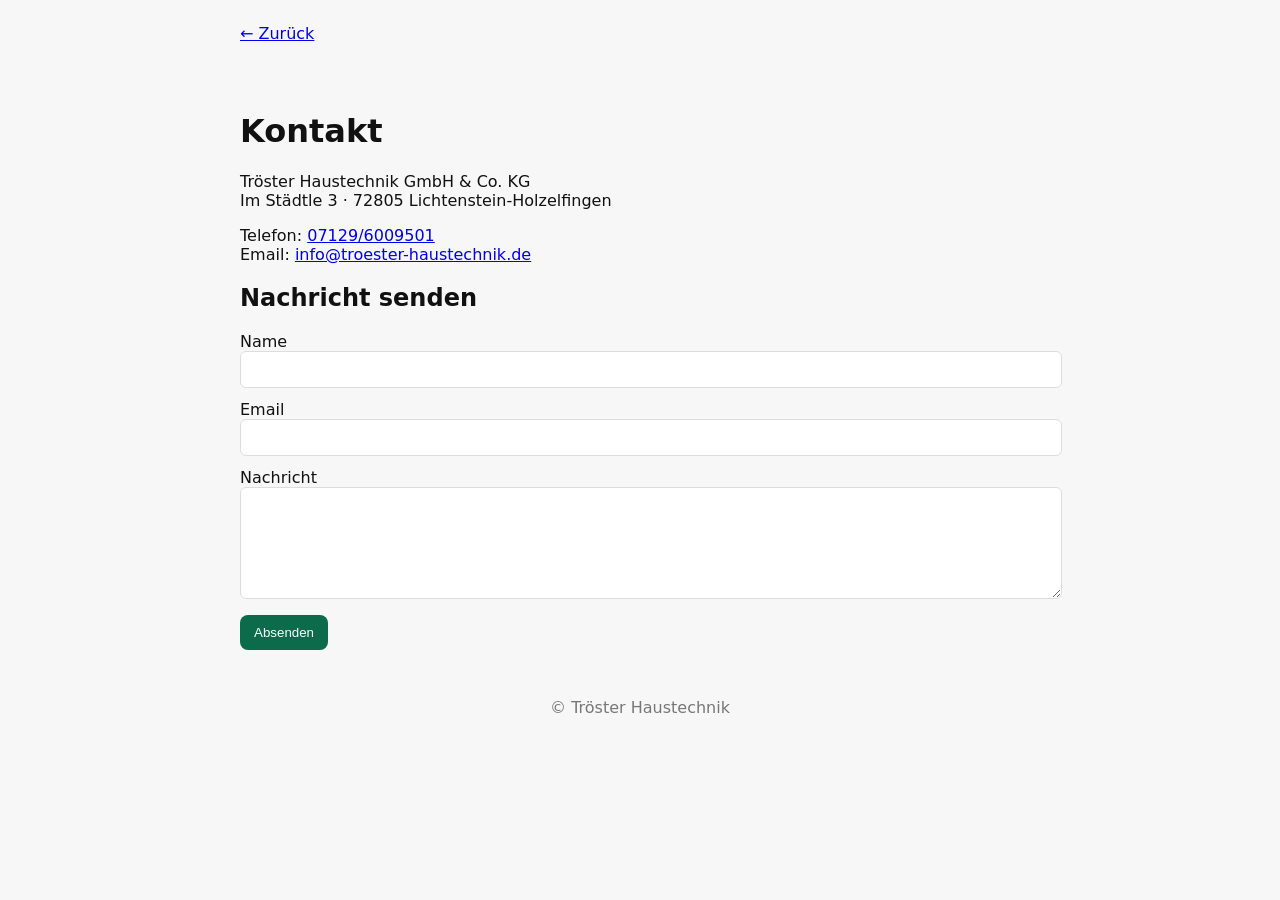
==== kontakt.html @ 50137a27 "Redesign: modern responsive homepage, add gallery, thumbnails, pages (leistungen/projekte/kontakt), " ====
<!doctype html>
<html lang="de">
  <head>
    <meta charset="utf-8">
    <meta name="viewport" content="width=device-width, initial-scale=1">
    <title>Kontakt — Tröster Haustechnik</title>
    <style>
      :root{--bg:#f7f7f8;--accent:#0b6b4a}
      body{font-family:Inter,system-ui,Arial;margin:0;background:var(--bg);color:#111}
      .container{max-width:800px;margin:0 auto;padding:24px}
      label{display:block;margin-top:12px}
      input,textarea{width:100%;padding:10px;border-radius:6px;border:1px solid #ddd}
      button{background:var(--accent);color:#fff;padding:10px 14px;border-radius:8px;border:none;margin-top:12px}
    </style>
  </head>
  <body>
    <header class="container"><a href="index.html">← Zurück</a></header>
    <main class="container">
      <h1>Kontakt</h1>
      <p>Tröster Haustechnik GmbH & Co. KG<br>Im Städtle 3 · 72805 Lichtenstein-Holzelfingen</p>
      <p>Telefon: <a href="tel:071296009501">07129/6009501</a><br>Email: <a href="mailto:info@troester-haustechnik.de">info@troester-haustechnik.de</a></p>

      <h2>Nachricht senden</h2>
      <form action="mailto:info@troester-haustechnik.de" method="get">
        <label>Name <input name="name" required></label>
        <label>Email <input name="email" type="email" required></label>
        <label>Nachricht <textarea name="message" rows="6" required></textarea></label>
        <button type="submit">Absenden</button>
      </form>
    </main>
    <footer style="padding:24px;text-align:center;color:#777">© Tröster Haustechnik</footer>
  </body>
</html>
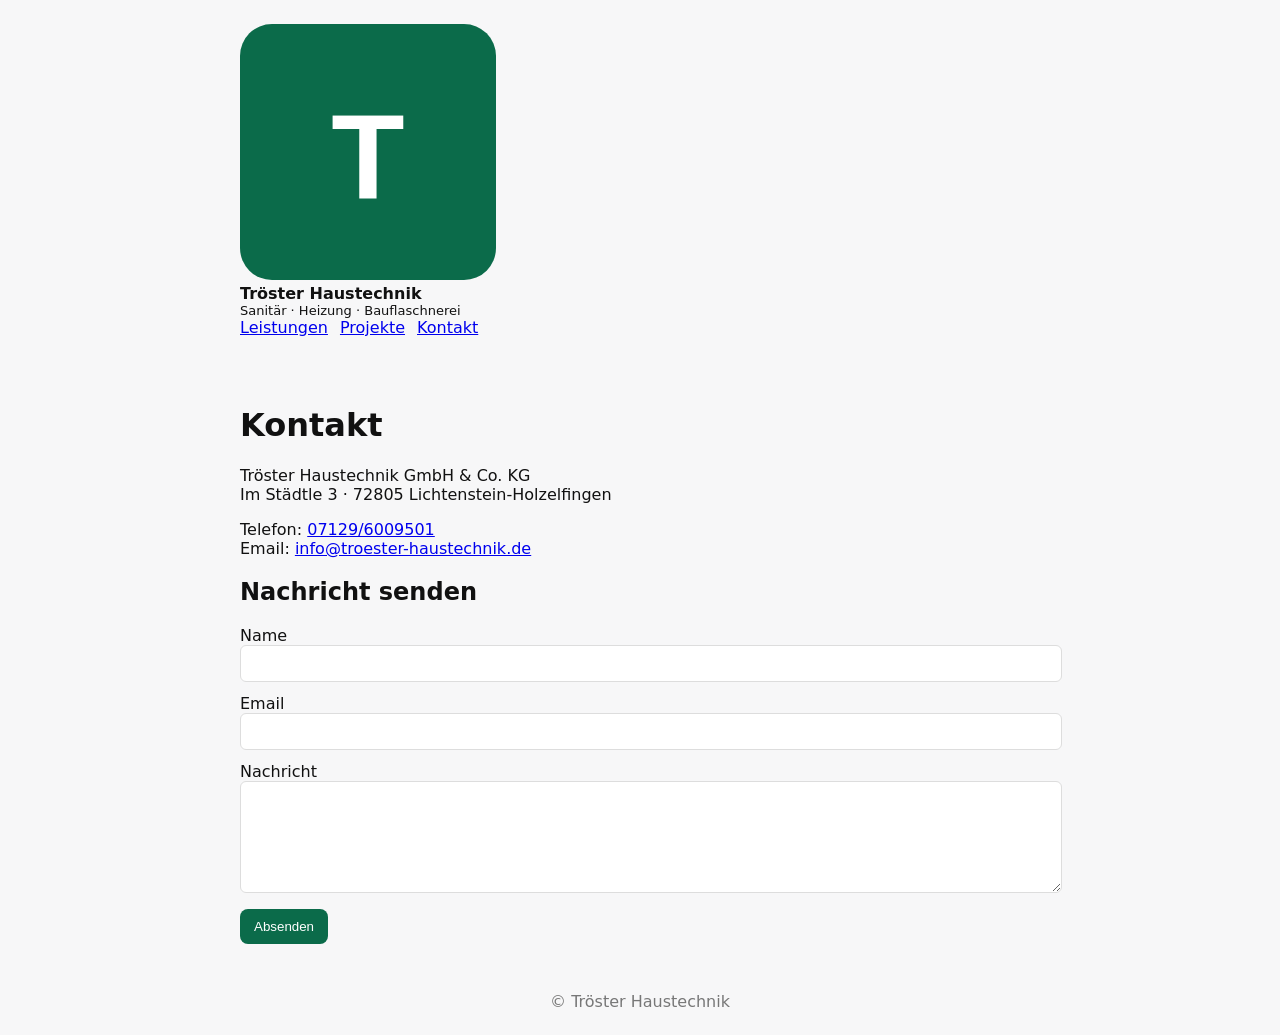
==== commit 22ad2e1c: "chore(site): unify header across pages, add logo link and skip links" ====
--- a/kontakt.html
+++ b/kontakt.html
@@ -4,6 +4,7 @@
     <meta charset="utf-8">
     <meta name="viewport" content="width=device-width, initial-scale=1">
     <title>Kontakt — Tröster Haustechnik</title>
+    <link rel="stylesheet" href="assets/css/site-fixes.css">
     <style>
       :root{--bg:#f7f7f8;--accent:#0b6b4a}
       body{font-family:Inter,system-ui,Arial;margin:0;background:var(--bg);color:#111}
@@ -14,8 +15,24 @@
     </style>
   </head>
   <body>
-    <header class="container"><a href="index.html">← Zurück</a></header>
-    <main class="container">
+    <a class="skip" href="#main-content" style="position:absolute;left:-9999px;top:auto;width:1px;height:1px;overflow:hidden">Zum Inhalt springen</a>
+    <header>
+      <div class="container top">
+        <div class="brand">
+          <a href="index.html" aria-label="Tröster Haustechnik" title="Startseite"><div class="logo"><img src="assets/images/logo-icon.svg" alt="TH"></div></a>
+          <div>
+            <div style="font-weight:700">Tröster Haustechnik</div>
+            <div class="muted" style="font-size:13px">Sanitär · Heizung · Bauflaschnerei</div>
+          </div>
+        </div>
+        <nav aria-label="Hauptnavigation">
+          <a href="leistungen.html">Leistungen</a>
+          <a href="projekte.html">Projekte</a>
+          <a href="kontakt.html">Kontakt</a>
+        </nav>
+      </div>
+    </header>
+    <main id="main-content" class="container">
       <h1>Kontakt</h1>
       <p>Tröster Haustechnik GmbH & Co. KG<br>Im Städtle 3 · 72805 Lichtenstein-Holzelfingen</p>
       <p>Telefon: <a href="tel:071296009501">07129/6009501</a><br>Email: <a href="mailto:info@troester-haustechnik.de">info@troester-haustechnik.de</a></p>
--- a/assets/css/site-fixes.css
+++ b/assets/css/site-fixes.css
@@ -0,0 +1,12 @@
+/* Small fixes applied across pages */
+header .container{padding-left:18px;padding-right:18px}
+nav{display:flex;gap:12px;align-items:center}
+@media(max-width:600px){
+  nav{gap:10px;font-size:15px}
+  .hero{padding:20px 0}
+  .hero-visual{order:2}
+  .hero-inner{order:1}
+}
+.grid{gap:16px}
+.card{padding:16px}
+.hero-visual img{min-height:180px}
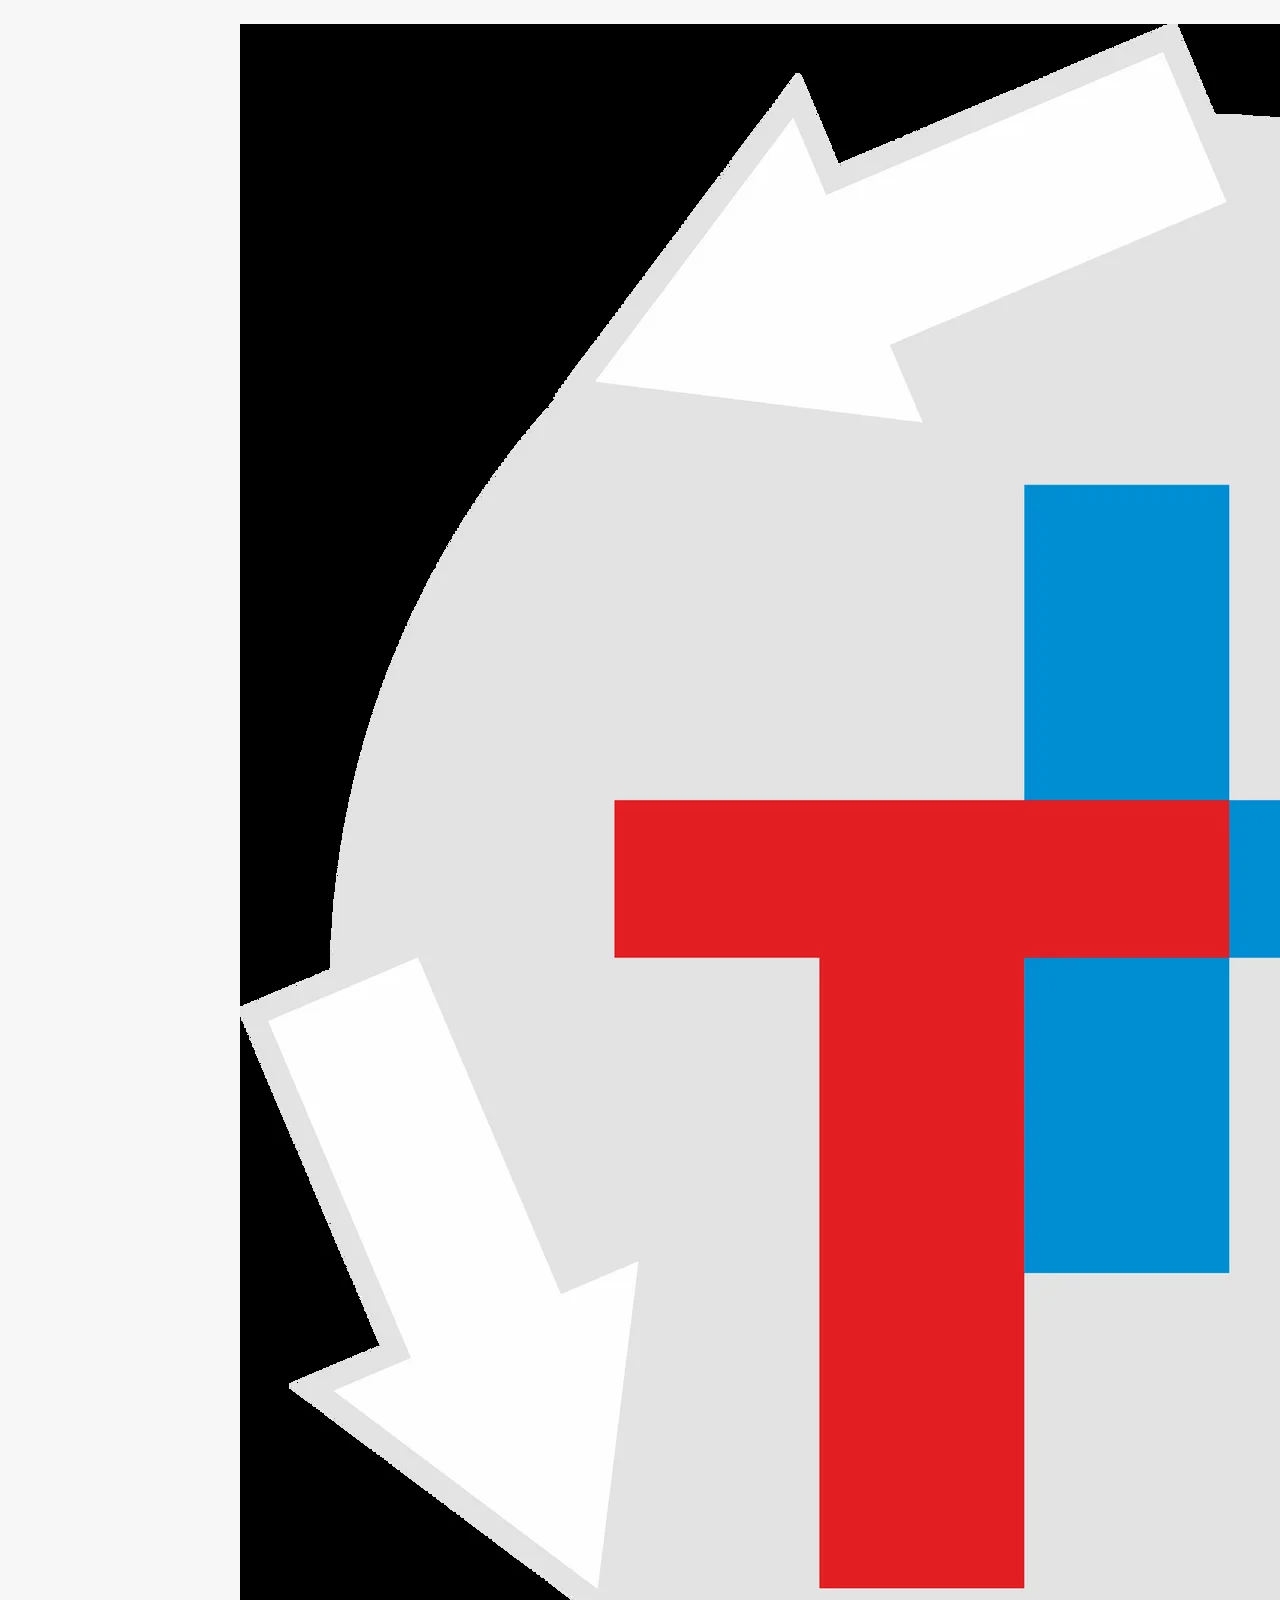
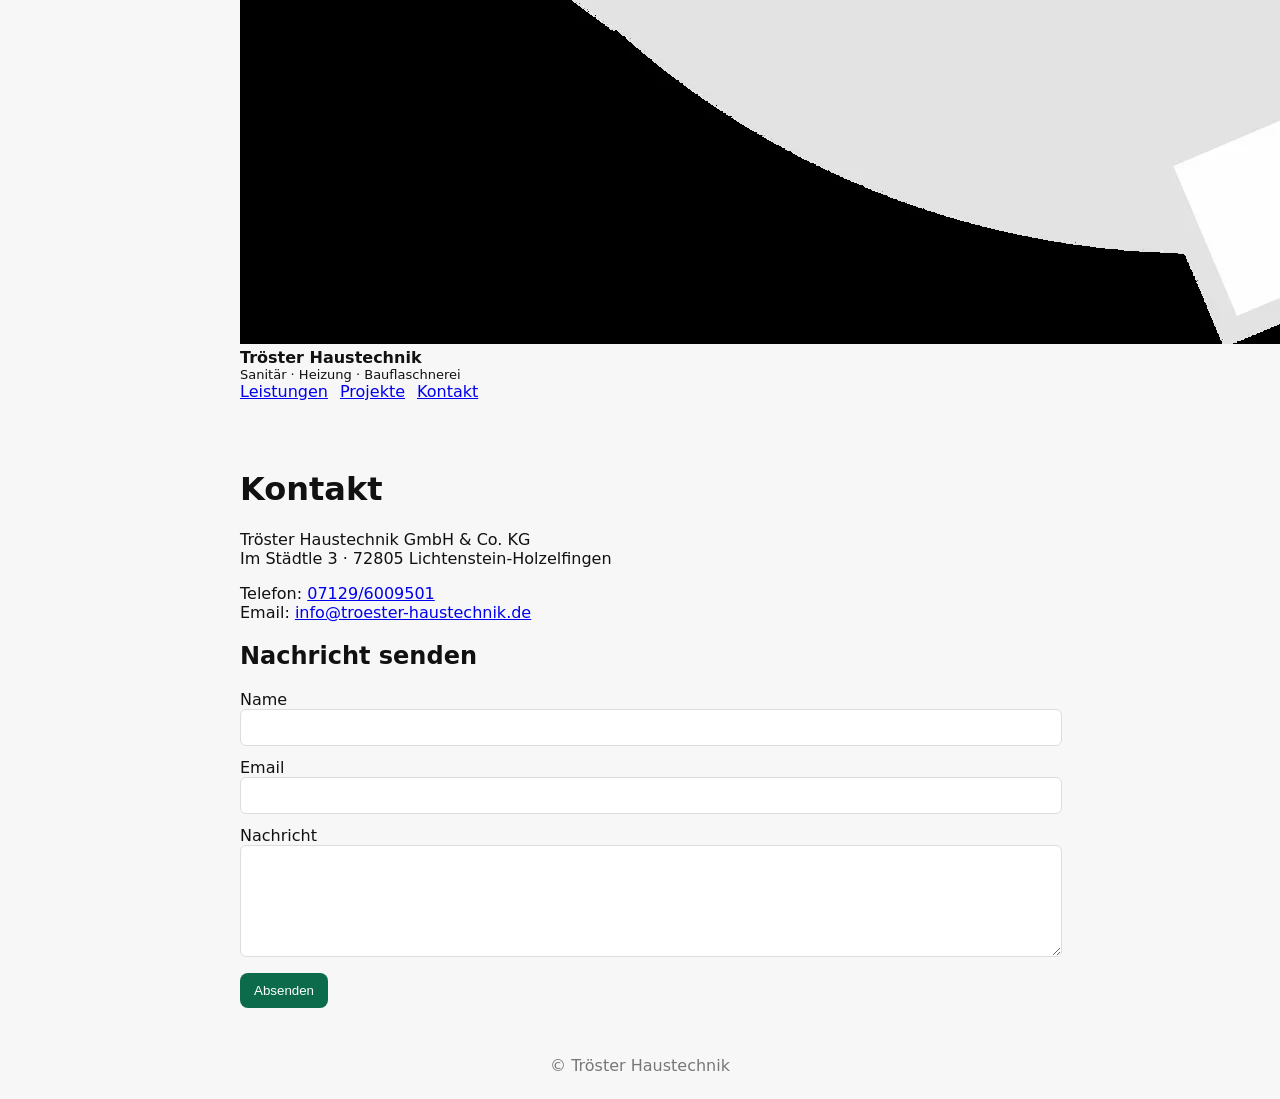
==== commit 8eec75b5: "feat(branding): use Icon.webp as preferred header logo and add descriptive alt text" ====
--- a/kontakt.html
+++ b/kontakt.html
@@ -19,7 +19,14 @@
     <header>
       <div class="container top">
         <div class="brand">
-          <a href="index.html" aria-label="Tröster Haustechnik" title="Startseite"><div class="logo"><img src="assets/images/logo-icon.svg" alt="TH"></div></a>
+          <a href="index.html" aria-label="Tröster Haustechnik" title="Startseite">
+            <div class="logo">
+              <picture>
+                <source srcset="assets/images/webp/Icon.webp" type="image/webp">
+                <img src="assets/images/logo-icon.svg" alt="Tröster Haustechnik Logo">
+              </picture>
+            </div>
+          </a>
           <div>
             <div style="font-weight:700">Tröster Haustechnik</div>
             <div class="muted" style="font-size:13px">Sanitär · Heizung · Bauflaschnerei</div>
